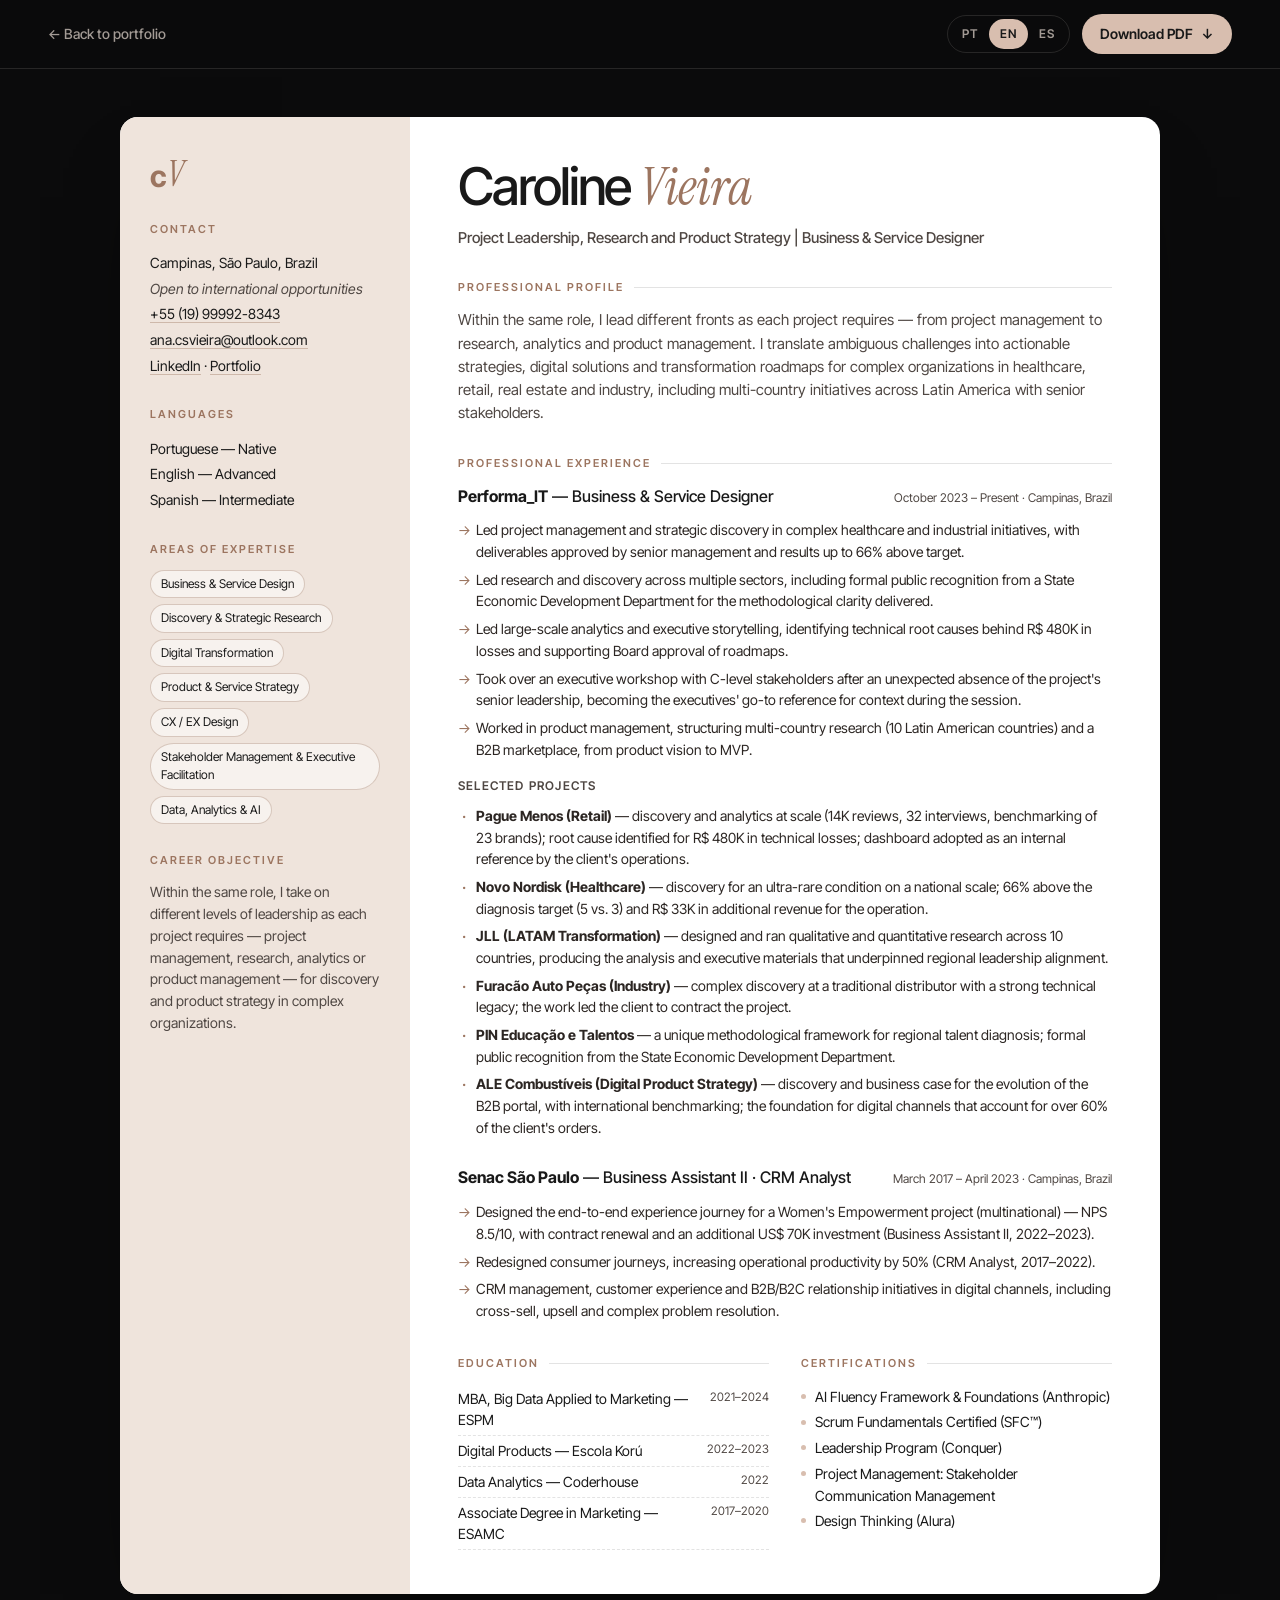
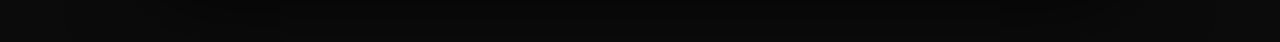
==== cv.html @ 31b5911f "Ajustes do feedback e currículo embutido nos 3 idiomas - Hero: tagline alinhada à largura do nome; r" ====
<!doctype html>
<html lang="pt-BR">
<head>
  <meta charset="utf-8">
  <meta name="viewport" content="width=device-width, initial-scale=1">
  <title>Currículo — Caroline Vieira</title>
  <meta name="theme-color" content="#0b0b0c">
  <link rel="icon" href="assets/img/favicon.svg" type="image/svg+xml">
  <link rel="preconnect" href="https://fonts.googleapis.com">
  <link rel="preconnect" href="https://fonts.gstatic.com" crossorigin>
  <link href="https://fonts.googleapis.com/css2?family=Instrument+Serif:ital@0;1&family=Inter+Tight:wght@300;400;500;600;700&display=swap" rel="stylesheet">
  <link rel="stylesheet" href="assets/css/cv.css">
</head>
<body>
  <header class="bar">
    <a class="bar__back" id="back" href="index.html"><span aria-hidden="true">←</span> <span id="backLabel">Voltar ao portfólio</span></a>
    <div class="bar__right">
      <div class="lang" role="group" aria-label="Idioma / Language">
        <button type="button" data-lang="pt" aria-pressed="true">PT</button>
        <button type="button" data-lang="en" aria-pressed="false">EN</button>
        <button type="button" data-lang="es" aria-pressed="false">ES</button>
      </div>
      <button type="button" class="btn" id="print" title=""><span id="printLabel">Baixar PDF</span> <span aria-hidden="true">↓</span></button>
    </div>
  </header>

  <main class="sheet" id="cv"></main>

  <script src="assets/js/cv-data.js"></script>
  <script>
  (function () {
    "use strict";
    const LINKS = {
      email: "ana.csvieira@outlook.com",
      phone: "+55 (19) 99992-8343",
      phoneHref: "https://wa.me/5519999928343",
      linkedin: "https://www.linkedin.com/in/carolineevieiraaa/",
      linkedinLabel: "linkedin.com/in/carolineevieiraaa"
    };
    const HTML_LANG = { pt: "pt-BR", en: "en", es: "es" };
    const esc = (s) => String(s).replace(/[&<>"]/g, (c) => ({ "&": "&amp;", "<": "&lt;", ">": "&gt;", '"': "&quot;" }[c]));
    const li = (items) => items.map((x) => `<li>${esc(x)}</li>`).join("");

    function storageGet(k) { try { return localStorage.getItem(k); } catch (e) { return null; } }
    function storageSet(k, v) { try { localStorage.setItem(k, v); } catch (e) { /* sem storage */ } }

    function initialLang() {
      const param = new URLSearchParams(location.search).get("lang");
      if (param && CV[param]) return param;
      const saved = storageGet("lang");
      if (saved && CV[saved]) return saved;
      const nav = (navigator.language || "pt").slice(0, 2).toLowerCase();
      return CV[nav] ? nav : "pt";
    }

    function render(lang, initial) {
      const c = CV[lang];
      document.documentElement.lang = HTML_LANG[lang];
      document.title = c.meta.title;
      document.getElementById("backLabel").textContent = c.ui.back;
      document.getElementById("back").href = "index.html?lang=" + lang;
      document.getElementById("printLabel").textContent = c.ui.download;
      document.getElementById("print").title = c.ui.hint;
      document.querySelectorAll(".lang button").forEach((b) => b.setAttribute("aria-pressed", String(b.dataset.lang === lang)));

      const jobs = c.experience.jobs.map((j) => `
        <article class="job">
          <header class="job__head">
            <h3><b>${esc(j.org)}</b> — ${esc(j.role)}</h3>
            <p>${esc(j.period)} · ${esc(j.place)}</p>
          </header>
          <ul class="bullets">${li(j.bullets)}</ul>
          ${j.projects.length ? `
            <p class="job__sub">${esc(c.experience.projectsTitle)}</p>
            <ul class="bullets bullets--projects">${j.projects.map(([k, v]) => `<li><b>${esc(k)}</b> — ${esc(v)}</li>`).join("")}</ul>` : ""}
        </article>`).join("");

      document.getElementById("cv").innerHTML = `
        <aside class="side">
          <div class="side__mark" aria-hidden="true">c<em>V</em></div>
          <section>
            <h2>${esc(c.contact.title)}</h2>
            <ul class="plain">
              <li>${esc(c.contact.location)}</li>
              <li class="muted">${esc(c.contact.note)}</li>
              <li><a href="${LINKS.phoneHref}" target="_blank" rel="noopener">${esc(LINKS.phone)}</a></li>
              <li><a href="mailto:${LINKS.email}">${esc(LINKS.email)}</a></li>
              <li><a href="${LINKS.linkedin}" target="_blank" rel="noopener">LinkedIn</a> · <a href="index.html?lang=${lang}">${esc(c.contact.portfolio)}</a></li>
            </ul>
          </section>
          <section>
            <h2>${esc(c.languages.title)}</h2>
            <ul class="plain">${li(c.languages.items)}</ul>
          </section>
          <section>
            <h2>${esc(c.expertise.title)}</h2>
            <ul class="tags">${li(c.expertise.items)}</ul>
          </section>
          <section>
            <h2>${esc(c.objective.title)}</h2>
            <p>${esc(c.objective.text)}</p>
          </section>
        </aside>
        <div class="main">
          <header class="hero">
            <h1>${esc(c.name.split(" ")[0])} <em>${esc(c.name.split(" ").slice(1).join(" "))}</em></h1>
            <p>${esc(c.headline)}</p>
          </header>
          <section>
            <h2>${esc(c.profile.title)}</h2>
            <p class="lead">${esc(c.profile.text)}</p>
          </section>
          <section>
            <h2>${esc(c.experience.title)}</h2>
            ${jobs}
          </section>
          <section class="two">
            <div>
              <h2>${esc(c.education.title)}</h2>
              <ul class="edu">${c.education.items.map(([k, v]) => `<li><span>${esc(k)}</span><small>${esc(v)}</small></li>`).join("")}</ul>
            </div>
            <div>
              <h2>${esc(c.certifications.title)}</h2>
              <ul class="plain plain--dots">${li(c.certifications.items)}</ul>
            </div>
          </section>
        </div>`;

      if (!initial) {
        storageSet("lang", lang);
        const url = new URL(location.href);
        url.searchParams.set("lang", lang);
        history.replaceState(null, "", url);
      }
    }

    document.querySelectorAll(".lang button").forEach((b) => b.addEventListener("click", () => render(b.dataset.lang)));
    document.getElementById("print").addEventListener("click", () => window.print());
    render(initialLang(), true);
  })();
  </script>
</body>
</html>
---- assets/css/cv.css ----
/* Currículo — mesma paleta do portfólio, folha clara para leitura e impressão */
:root {
  --bg: #0b0b0c;
  --ink: #f3ece7;
  --muted: #a39b95;
  --sand: #d8beaf;
  --sand-soft: #efe4dc;
  --accent: #9c7560;
  --paper: #ffffff;
  --text: #191919;
  --text-2: #4f4743;
  --line: rgba(25, 25, 25, 0.12);
  --serif: "Instrument Serif", "Times New Roman", serif;
  --sans: "Inter Tight", system-ui, -apple-system, "Segoe UI", sans-serif;
}

*, *::before, *::after { box-sizing: border-box; }
body { margin: 0; background: var(--bg); color: var(--text); font-family: var(--sans); font-size: 14px; line-height: 1.55; -webkit-font-smoothing: antialiased; }
a { color: inherit; }
h1, h2, h3, p { margin: 0; }
ul { margin: 0; padding: 0; list-style: none; }
em { font-family: var(--serif); font-style: italic; font-weight: 400; }
button { font: inherit; color: inherit; background: none; border: 0; cursor: pointer; }
:focus-visible { outline: 2px solid var(--sand); outline-offset: 3px; border-radius: 6px; }

/* Barra superior */
.bar { position: sticky; top: 0; z-index: 10; display: flex; justify-content: space-between; align-items: center; gap: 16px; padding: 14px clamp(16px, 4vw, 48px); background: rgba(11, 11, 12, .85); backdrop-filter: blur(12px); -webkit-backdrop-filter: blur(12px); color: var(--ink); border-bottom: 1px solid rgba(243, 236, 231, .12); }
.bar__back { text-decoration: none; font-size: 14px; font-weight: 500; color: var(--muted); transition: color .25s; }
.bar__back:hover { color: var(--ink); }
.bar__right { display: flex; align-items: center; gap: 12px; }
.lang { display: flex; padding: 3px; border: 1px solid rgba(243, 236, 231, .12); border-radius: 99px; }
.lang button { padding: 6px 11px; border-radius: 99px; font-size: 12px; font-weight: 600; letter-spacing: .08em; color: var(--muted); transition: background .3s, color .3s; }
.lang button[aria-pressed="true"] { background: var(--sand); color: var(--text); }
.btn { display: inline-flex; align-items: center; gap: 8px; height: 40px; padding: 0 18px; border-radius: 99px; background: var(--sand); color: var(--text); font-weight: 600; font-size: 14px; white-space: nowrap; transition: background .3s; }
.btn:hover { background: var(--ink); }

/* Folha */
.sheet { display: grid; grid-template-columns: 290px 1fr; max-width: 1040px; margin: clamp(16px, 4vw, 48px) auto; background: var(--paper); border-radius: 18px; overflow: hidden; box-shadow: 0 40px 80px -40px rgba(0, 0, 0, .8); }
.side { background: var(--sand-soft); padding: 40px 30px; display: flex; flex-direction: column; gap: 28px; }
.side__mark { font-size: 30px; font-weight: 700; letter-spacing: -0.04em; color: var(--accent); line-height: 1; }
.side__mark em { font-size: 36px; margin-left: 1px; }
.main { padding: 44px 48px; display: flex; flex-direction: column; gap: 30px; }

h2 { font-size: 11px; font-weight: 600; letter-spacing: .18em; text-transform: uppercase; color: var(--accent); margin-bottom: 12px; display: flex; align-items: center; gap: 10px; }
.main h2::after { content: ""; flex: 1; height: 1px; background: var(--line); }

.hero h1 { font-size: 52px; line-height: 1; letter-spacing: -0.04em; font-weight: 500; margin-bottom: 12px; }
.hero h1 em { color: var(--accent); letter-spacing: -0.01em; }
.hero p { font-size: 15px; font-weight: 500; color: var(--text-2); }
.lead { font-size: 15px; color: var(--text-2); }

.plain li { padding: 2px 0; }
.plain a { text-decoration: none; border-bottom: 1px solid rgba(156, 117, 96, .4); }
.plain a:hover { border-color: var(--accent); }
.muted { color: var(--text-2); font-style: italic; }
.plain--dots li { position: relative; padding-left: 14px; }
.plain--dots li::before { content: ""; position: absolute; left: 0; top: .72em; width: 5px; height: 5px; border-radius: 50%; background: var(--sand); }
.tags { display: flex; flex-wrap: wrap; gap: 6px; }
.tags li { font-size: 12px; padding: 4px 10px; border-radius: 99px; border: 1px solid rgba(156, 117, 96, .35); background: rgba(255, 255, 255, .5); }
.side p { color: var(--text-2); }

.job + .job { margin-top: 24px; }
.job__head { display: flex; justify-content: space-between; align-items: baseline; gap: 16px; flex-wrap: wrap; margin-bottom: 8px; }
.job__head h3 { font-size: 16px; font-weight: 500; }
.job__head h3 b { font-weight: 700; }
.job__head p { font-size: 12px; color: var(--text-2); white-space: nowrap; }
.job__sub { font-size: 12px; font-weight: 600; letter-spacing: .1em; text-transform: uppercase; color: var(--text-2); margin: 14px 0 6px; }
.bullets li { position: relative; padding: 3px 0 3px 18px; color: #2c2623; }
.bullets li::before { content: "→"; position: absolute; left: 0; color: var(--accent); }
.bullets--projects li::before { content: "·"; font-weight: 700; left: 4px; }

.two { display: grid; grid-template-columns: 1fr 1fr; gap: 32px; }
.edu li { display: flex; justify-content: space-between; gap: 12px; padding: 4px 0; border-bottom: 1px dashed var(--line); }
.edu small { color: var(--text-2); white-space: nowrap; }

@media (max-width: 820px) {
  .sheet { grid-template-columns: 1fr; border-radius: 14px; margin: 16px; }
  .main { padding: 32px 22px; order: -1; }
  .side { padding: 28px 22px; }
  .two { grid-template-columns: 1fr; }
  .hero h1 { font-size: 40px; }
  .bar__back span:last-child { display: none; }
}

/* Impressão / Salvar como PDF */
@page { size: A4; margin: 0; }
@media print {
  body { background: #fff; font-size: 10.5px; }
  .bar { display: none; }
  .sheet { margin: 0; max-width: none; min-height: 297mm; border-radius: 0; box-shadow: none; grid-template-columns: 62mm 1fr; }
  .side, .tags li { -webkit-print-color-adjust: exact; print-color-adjust: exact; }
  .side { padding: 14mm 8mm; gap: 18px; }
  .main { padding: 14mm 12mm 12mm 10mm; gap: 18px; }
  .hero h1 { font-size: 36px; }
  .hero p, .lead { font-size: 11.5px; }
  .job__head h3 { font-size: 12.5px; }
  .job, .two > div { break-inside: avoid; }
  a { text-decoration: none; }
}
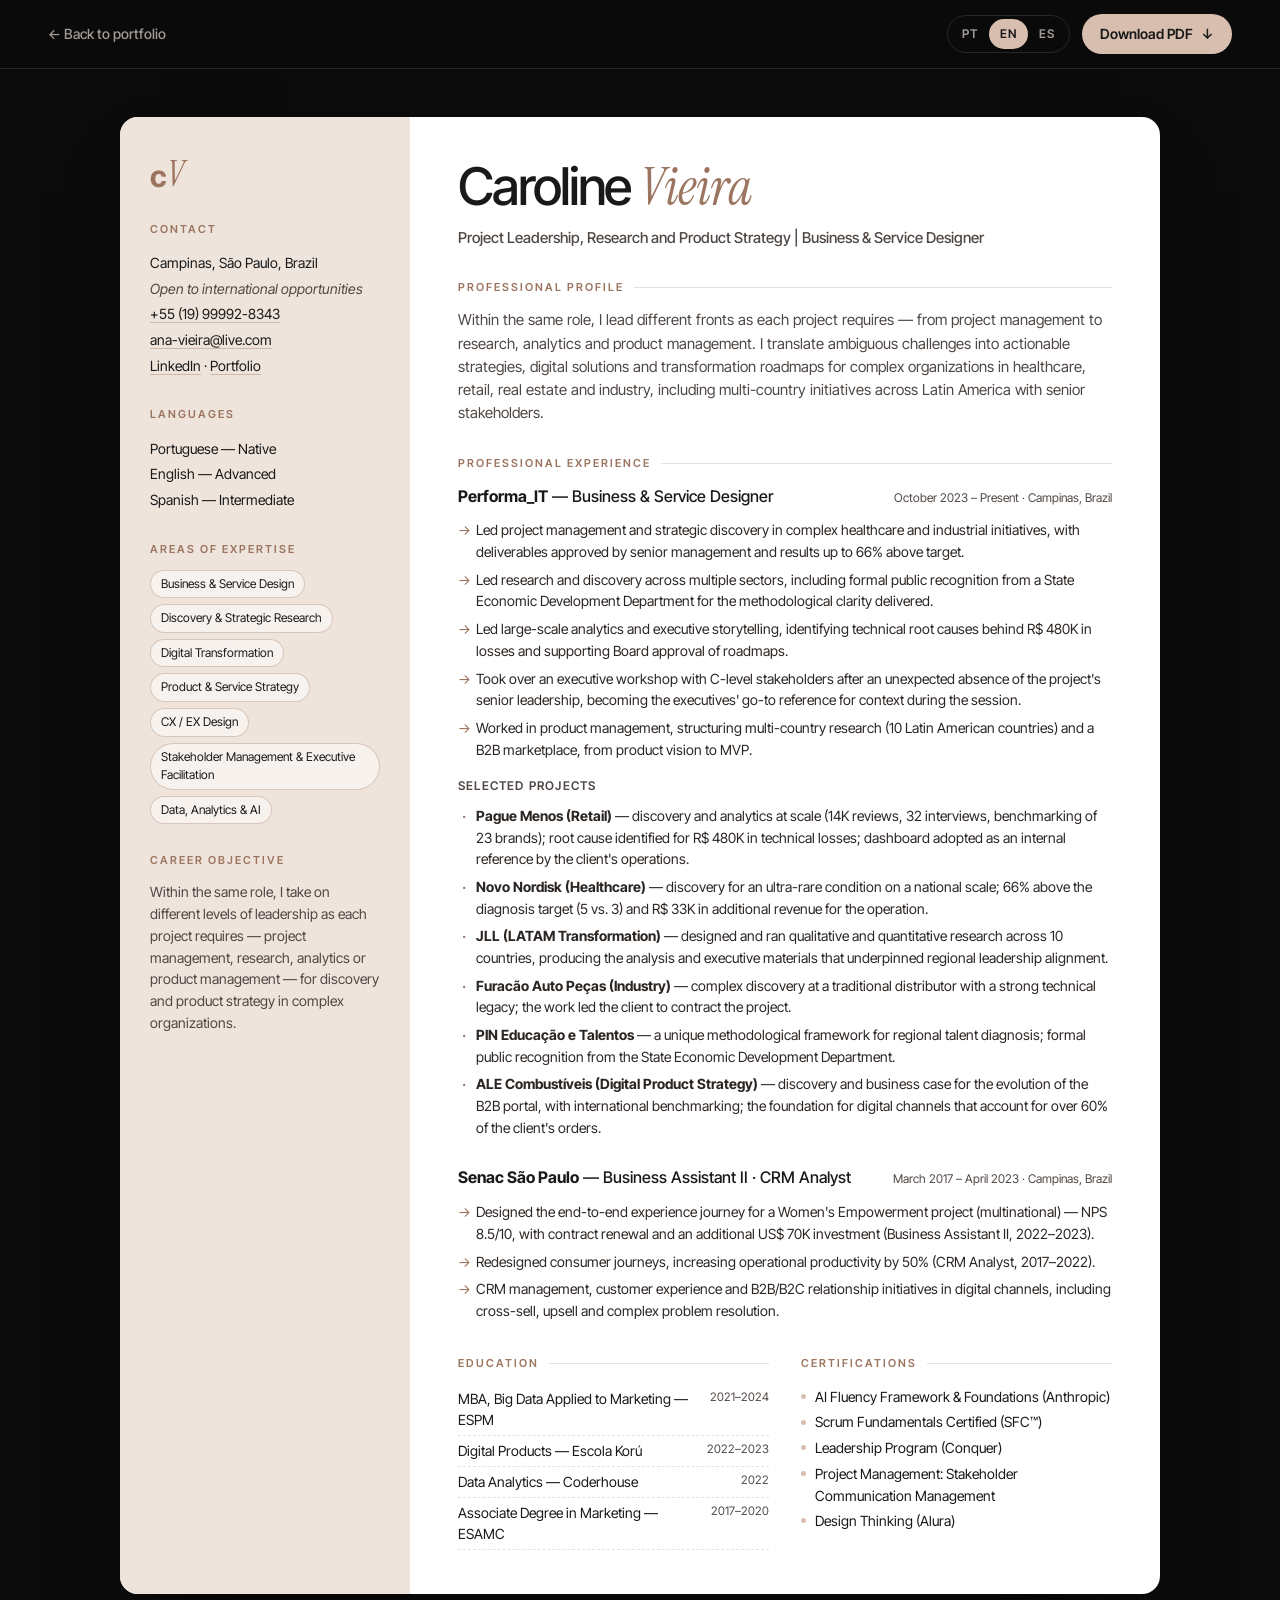
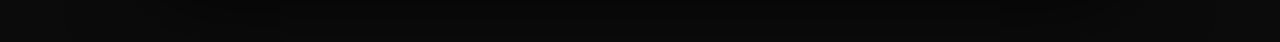
==== commit b1b178cc: "Contato: e-mail ana-vieira@live.com no site e no currículo Co-Authored-By: Claude Opus 5.5 <noreply@" ====
--- a/cv.html
+++ b/cv.html
@@ -31,7 +31,7 @@
   (function () {
     "use strict";
     const LINKS = {
-      email: "ana.csvieira@outlook.com",
+      email: "ana-vieira@live.com",
       phone: "+55 (19) 99992-8343",
       phoneHref: "https://wa.me/5519999928343",
       linkedin: "https://www.linkedin.com/in/carolineevieiraaa/",
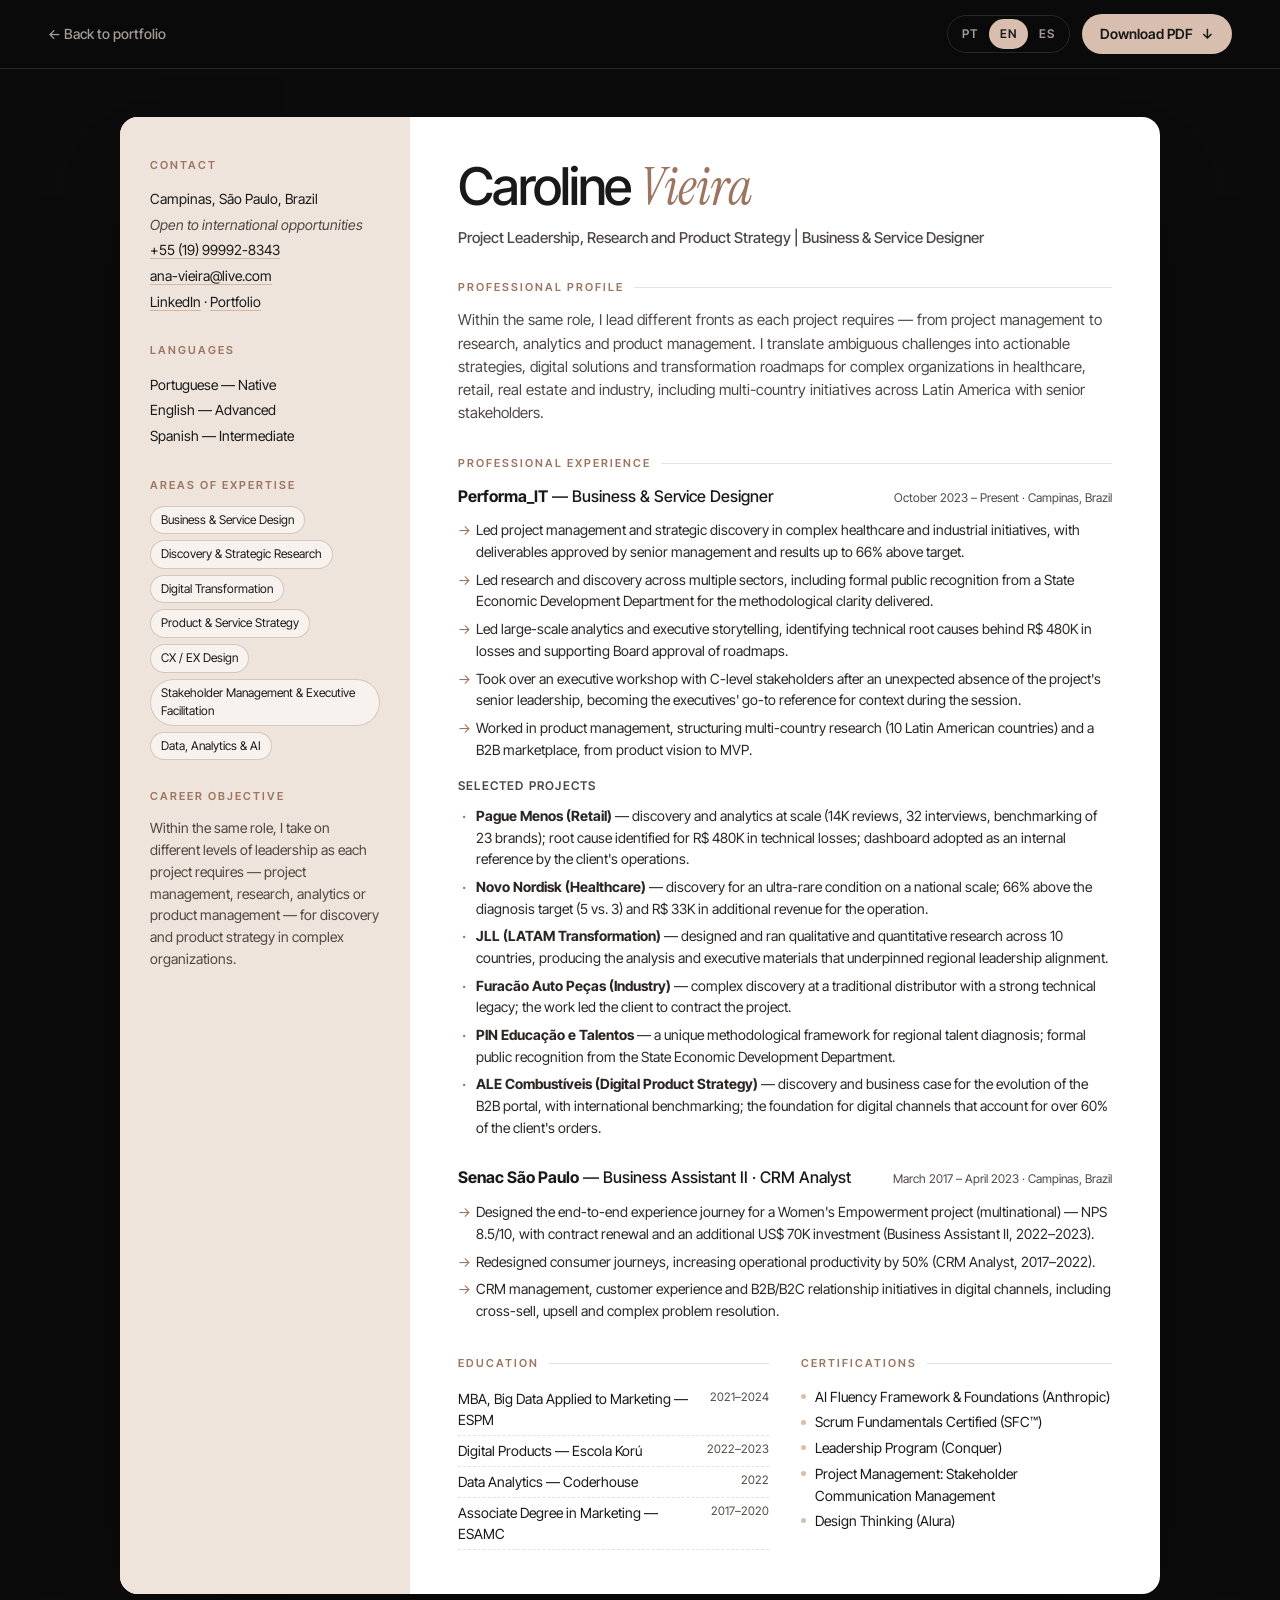
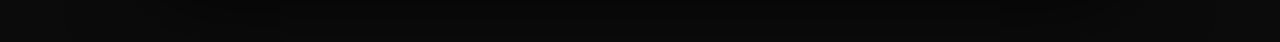
==== commit 5cc96cba: "Remove o logo cV e corrige o PDF do currículo (1 página A4) - Menu sem o logo, com os links centrali" ====
--- a/cv.html
+++ b/cv.html
@@ -77,7 +77,6 @@
 
       document.getElementById("cv").innerHTML = `
         <aside class="side">
-          <div class="side__mark" aria-hidden="true">c<em>V</em></div>
           <section>
             <h2>${esc(c.contact.title)}</h2>
             <ul class="plain">
--- a/assets/css/cv.css
+++ b/assets/css/cv.css
@@ -37,8 +37,6 @@
 /* Folha */
 .sheet { display: grid; grid-template-columns: 290px 1fr; max-width: 1040px; margin: clamp(16px, 4vw, 48px) auto; background: var(--paper); border-radius: 18px; overflow: hidden; box-shadow: 0 40px 80px -40px rgba(0, 0, 0, .8); }
 .side { background: var(--sand-soft); padding: 40px 30px; display: flex; flex-direction: column; gap: 28px; }
-.side__mark { font-size: 30px; font-weight: 700; letter-spacing: -0.04em; color: var(--accent); line-height: 1; }
-.side__mark em { font-size: 36px; margin-left: 1px; }
 .main { padding: 44px 48px; display: flex; flex-direction: column; gap: 30px; }
 
 h2 { font-size: 11px; font-weight: 600; letter-spacing: .18em; text-transform: uppercase; color: var(--accent); margin-bottom: 12px; display: flex; align-items: center; gap: 10px; }
@@ -73,7 +71,7 @@
 .edu li { display: flex; justify-content: space-between; gap: 12px; padding: 4px 0; border-bottom: 1px dashed var(--line); }
 .edu small { color: var(--text-2); white-space: nowrap; }
 
-@media (max-width: 820px) {
+@media screen and (max-width: 820px) {
   .sheet { grid-template-columns: 1fr; border-radius: 14px; margin: 16px; }
   .main { padding: 32px 22px; order: -1; }
   .side { padding: 28px 22px; }
@@ -83,17 +81,27 @@
 }
 
 /* Impressão / Salvar como PDF */
+/* o currículo cabe em 1 página A4; a coluna areia vai até o fim da folha */
 @page { size: A4; margin: 0; }
 @media print {
-  body { background: #fff; font-size: 10.5px; }
+  html, body { background: #fff; }
+  body { font-size: 10px; line-height: 1.45; }
   .bar { display: none; }
-  .sheet { margin: 0; max-width: none; min-height: 297mm; border-radius: 0; box-shadow: none; grid-template-columns: 62mm 1fr; }
+  .sheet { margin: 0; max-width: none; min-height: 297mm; border-radius: 0; box-shadow: none; grid-template-columns: 60mm 1fr; overflow: visible; }
   .side, .tags li { -webkit-print-color-adjust: exact; print-color-adjust: exact; }
-  .side { padding: 14mm 8mm; gap: 18px; }
-  .main { padding: 14mm 12mm 12mm 10mm; gap: 18px; }
-  .hero h1 { font-size: 36px; }
-  .hero p, .lead { font-size: 11.5px; }
-  .job__head h3 { font-size: 12.5px; }
-  .job, .two > div { break-inside: avoid; }
+  .side { padding: 12mm 7mm 8mm; gap: 14px; }
+  .main { padding: 12mm 12mm 6mm 9mm; gap: 14px; }
+  h2 { font-size: 8.5px; margin-bottom: 7px; }
+  .hero h1 { font-size: 32px; margin-bottom: 6px; }
+  .hero p, .lead { font-size: 10.5px; }
+  .tags li { font-size: 9px; padding: 2px 8px; }
+  .job + .job { margin-top: 12px; }
+  .job__head { gap: 0 12px; margin-bottom: 4px; }
+  .job__head h3 { font-size: 11.5px; }
+  .job__head p { font-size: 9px; }
+  .job__sub { font-size: 9px; margin: 8px 0 3px; }
+  .bullets li { padding: 1.5px 0 1.5px 15px; }
+  .bullets li, .two > div, .job__head { break-inside: avoid; }
+  .two { gap: 20px; }
   a { text-decoration: none; }
 }
